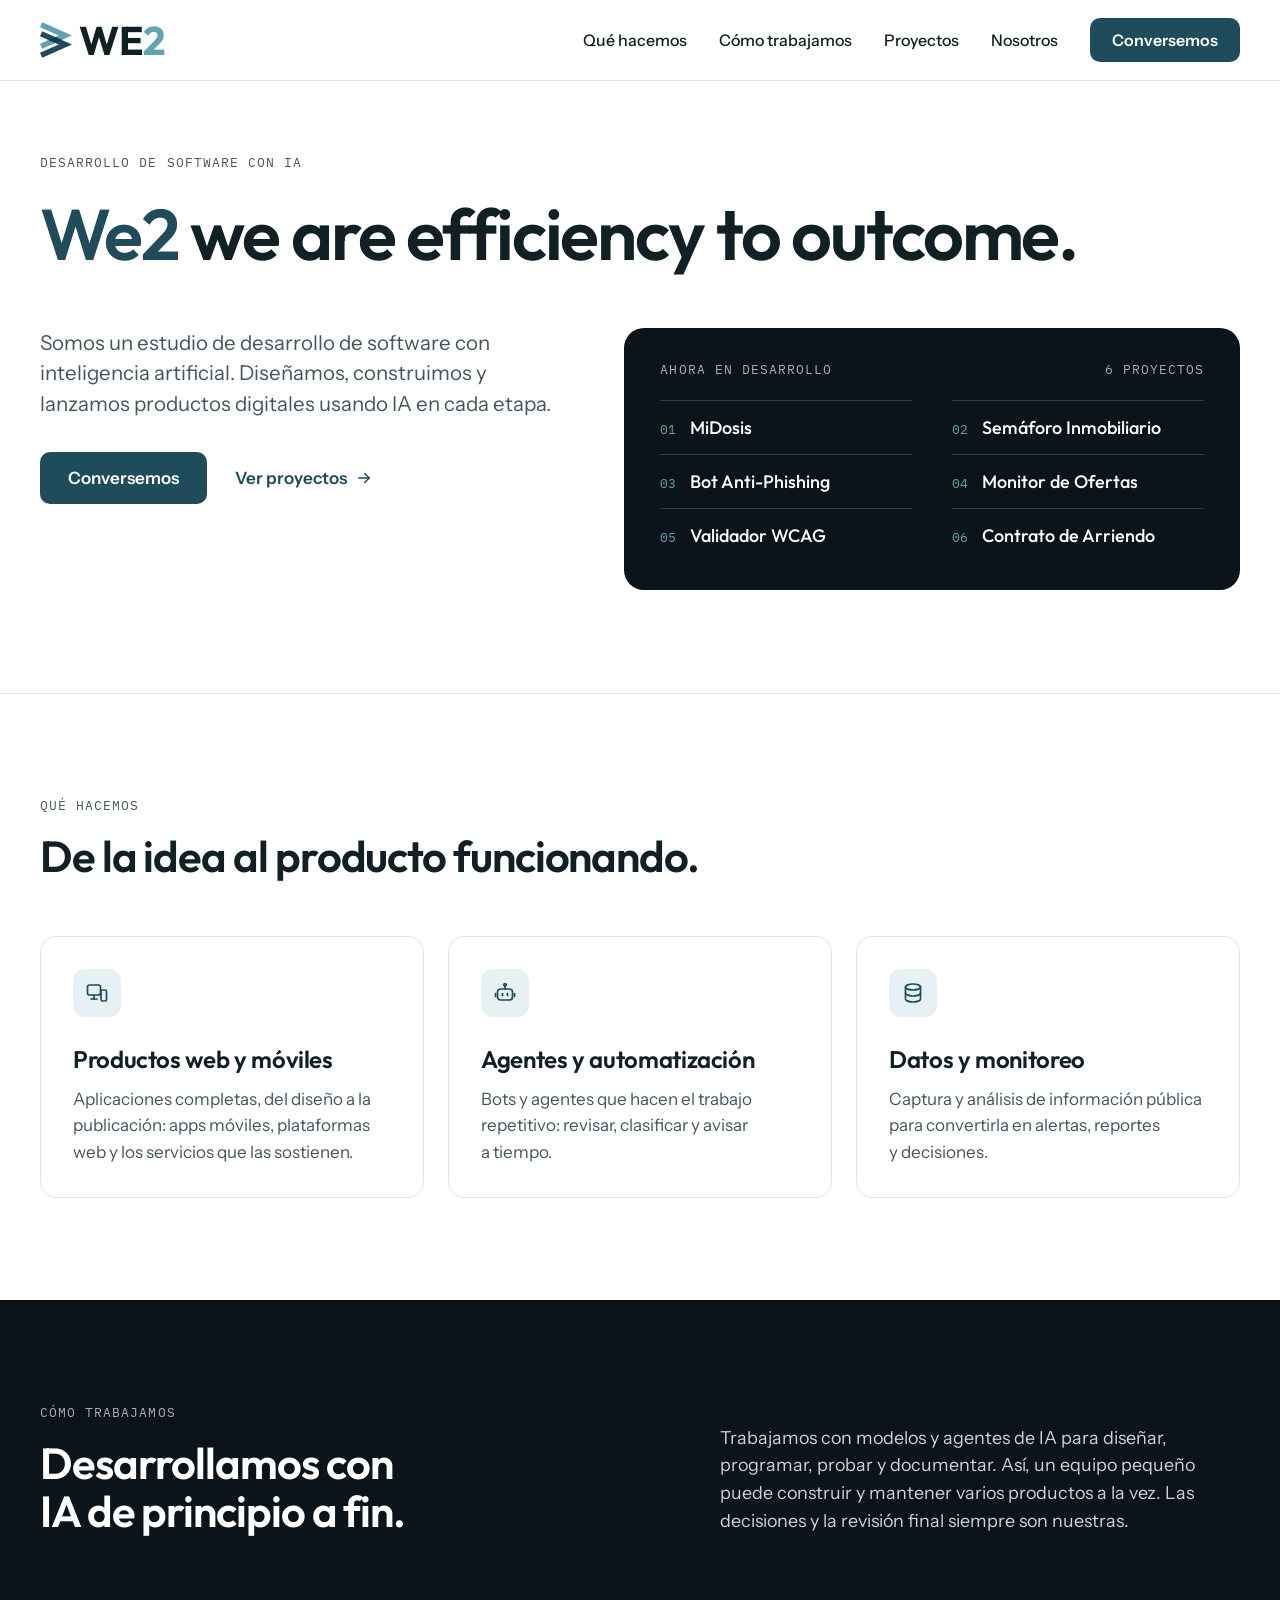
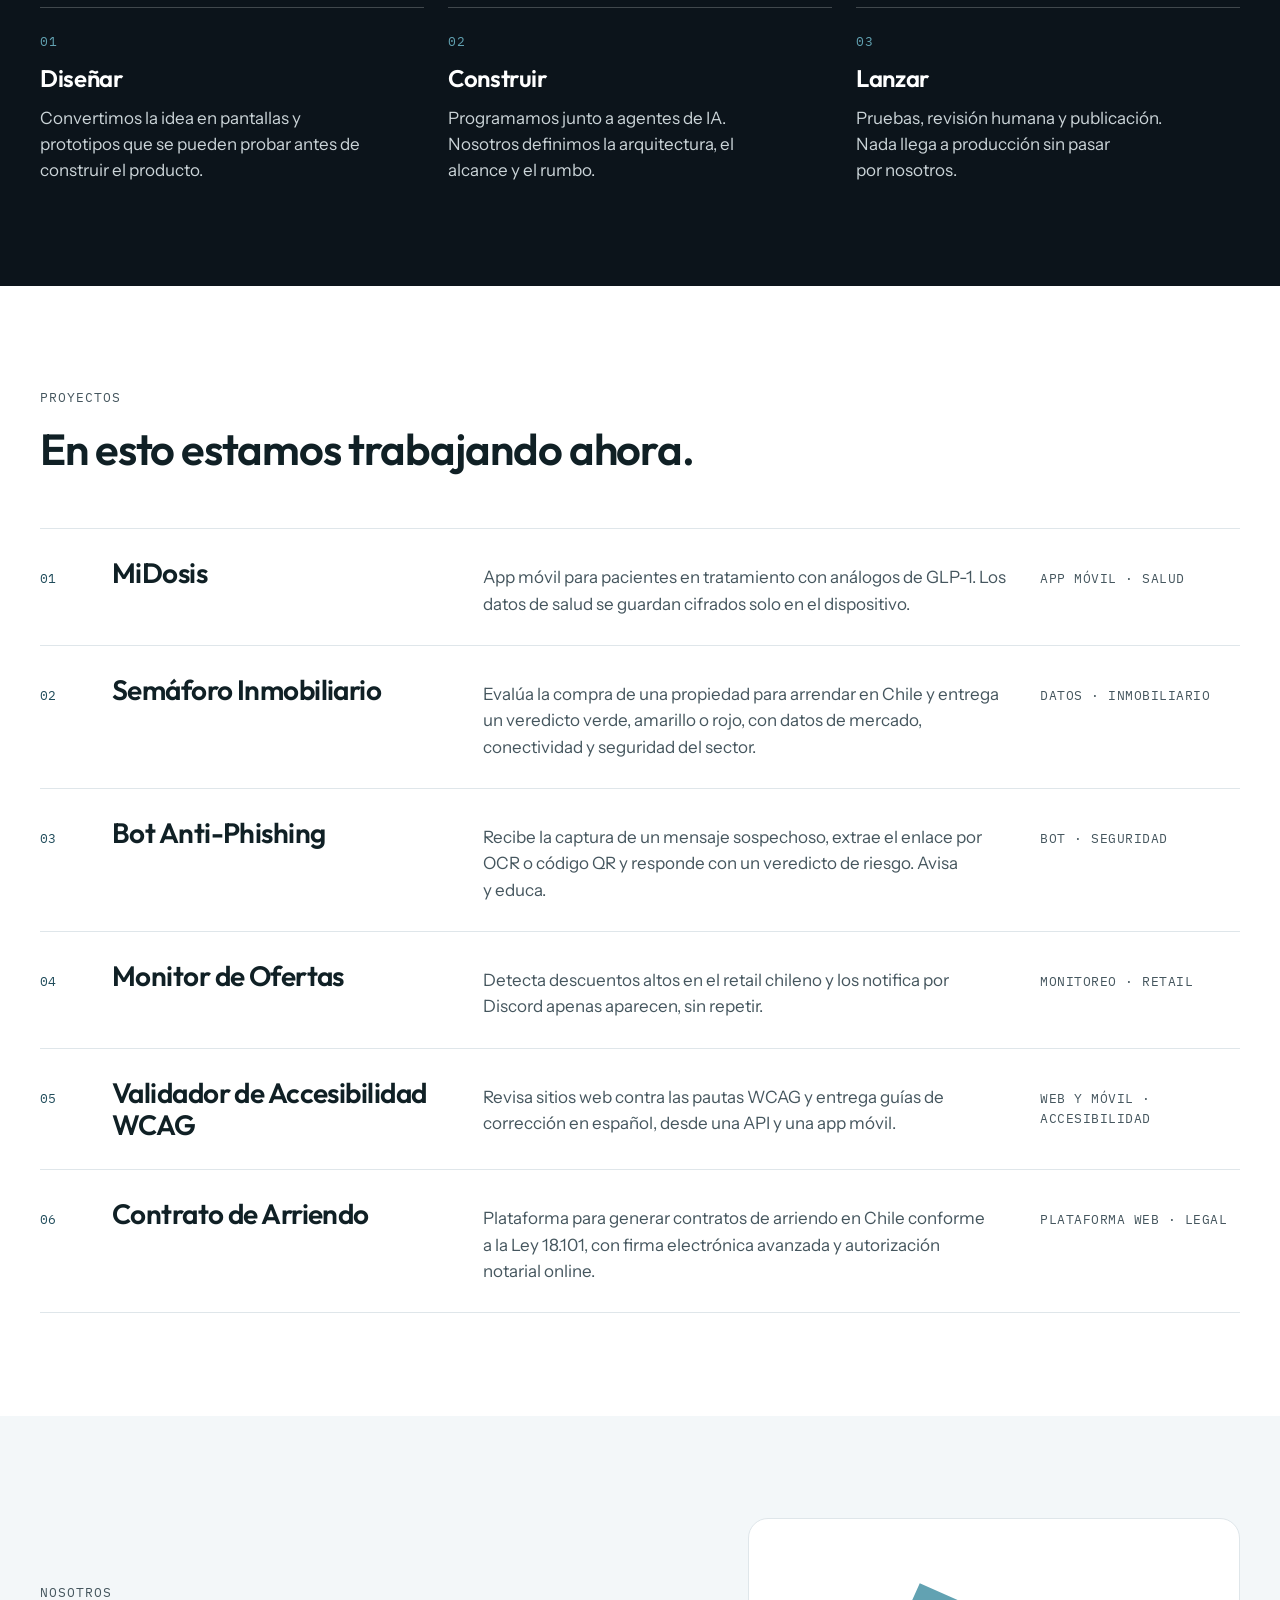
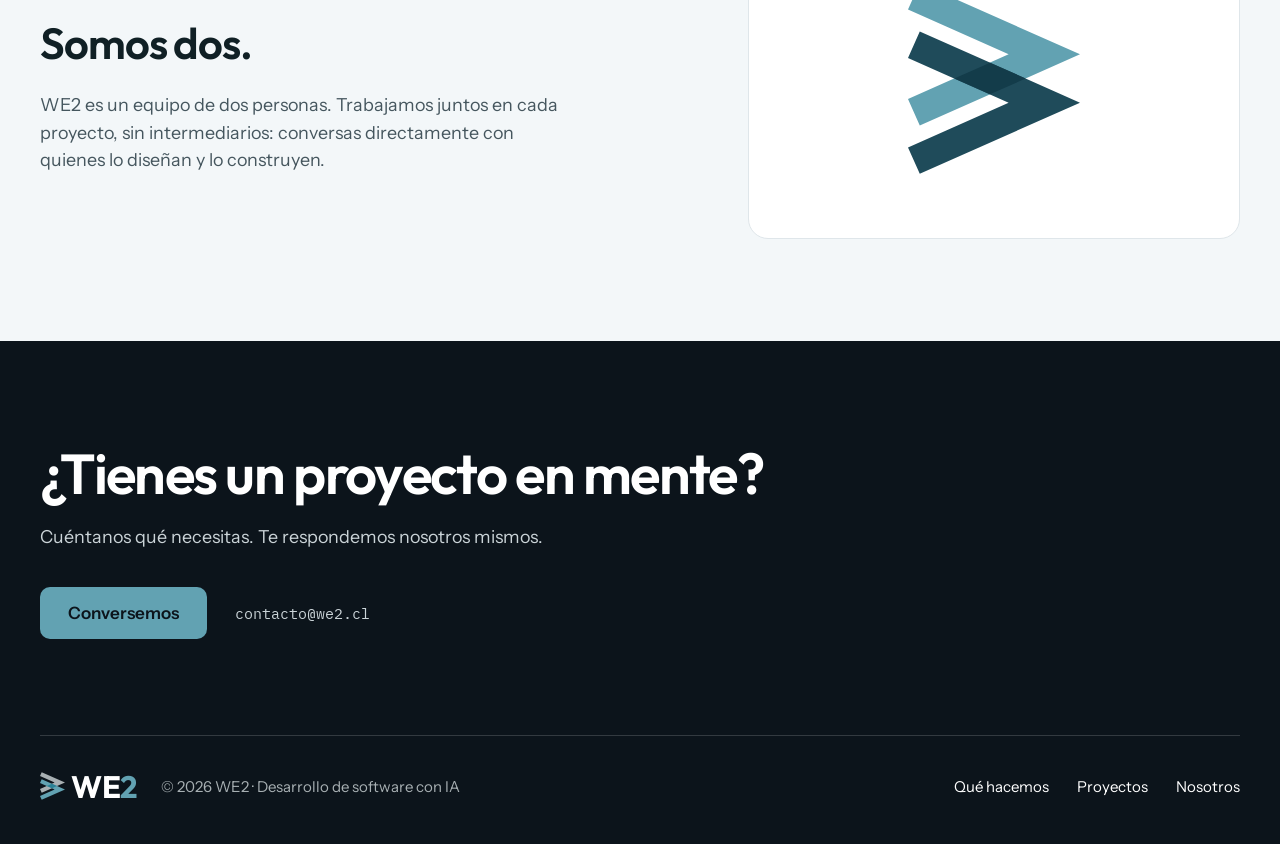
==== index.html @ e9fffe8e "Sitio web de WE2 Página de inicio estática: portada, qué hacemos, cómo trabajamos con IA, proyectos," ====
<!doctype html>
<html lang="es">
<head>
  <meta charset="utf-8">
  <meta name="viewport" content="width=device-width, initial-scale=1">
  <title>WE2 — Desarrollo de software con IA</title>
  <meta name="description" content="WE2 es un estudio de desarrollo de software con inteligencia artificial. Diseñamos, construimos y lanzamos productos digitales usando IA en cada etapa.">
  <meta name="theme-color" content="#0C141B">
  <meta property="og:type" content="website">
  <meta property="og:title" content="WE2 — Desarrollo de software con IA">
  <meta property="og:description" content="We2 we are efficiency to outcome. Estudio de desarrollo de software con inteligencia artificial.">
  <link rel="icon" href="assets/favicon.svg" type="image/svg+xml">
  <link rel="preconnect" href="https://fonts.googleapis.com">
  <link rel="preconnect" href="https://fonts.gstatic.com" crossorigin>
  <link href="https://fonts.googleapis.com/css2?family=IBM+Plex+Mono:wght@400;500&amp;family=Instrument+Sans:wght@400..700&amp;family=Outfit:wght@400..800&amp;display=swap" rel="stylesheet">
  <link rel="stylesheet" href="css/styles.css">
  <script>document.documentElement.classList.add('js');</script>
</head>
<body>

<!--
  Isotipo "Cruce": reconstruido desde la geometría de la hoja de marca
  (grosor 12, desfase 20, cruce en 52,5 · 50). Es provisional: cuando estén
  los SVG que escribe assets/gen_logo.py, se reemplazan estos dos símbolos.
-->
<svg class="sprite" aria-hidden="true" focusable="false" width="0" height="0">
  <symbol id="iso-color" viewBox="18.563 10.517 71.21 78.966">
    <polygon points="23.437,10.517 89.773,40 23.437,69.483 18.563,58.517 60.227,40 18.563,21.483" fill="#62A2B2"/>
    <polygon points="23.437,30.517 89.773,60 23.437,89.483 18.563,78.517 60.227,60 18.563,41.483" fill="#1F4B5A"/>
    <polygon points="37.727,50 52.5,43.434 67.273,50 52.5,56.566" fill="#133C4A"/>
  </symbol>
  <symbol id="iso-blanco" viewBox="18.563 10.517 71.21 78.966">
    <polygon points="23.437,10.517 89.773,40 23.437,69.483 18.563,58.517 60.227,40 18.563,21.483" fill="#A8B0B3"/>
    <polygon points="23.437,30.517 89.773,60 23.437,89.483 18.563,78.517 60.227,60 18.563,41.483" fill="#62A2B2"/>
    <polygon points="37.727,50 52.5,43.434 67.273,50 52.5,56.566" fill="#2A8094"/>
  </symbol>
</svg>

<a class="skip-link" href="#contenido">Saltar al contenido</a>

<header class="site-header">
  <div class="container site-header__inner">
    <a class="logo" href="#inicio" aria-label="WE2, inicio">
      <svg class="logo__iso" aria-hidden="true"><use href="#iso-color"/></svg>
      <span class="logo__word">WE<span class="logo__two">2</span></span>
    </a>
    <button class="nav-toggle" type="button" aria-expanded="false" aria-controls="menu">
      <span class="nav-toggle__label">Menú</span>
      <svg width="20" height="20" viewBox="0 0 24 24" fill="none" stroke="currentColor" stroke-width="2" stroke-linecap="round" aria-hidden="true"><path d="M4 7h16"/><path d="M4 12h16"/><path d="M4 17h16"/></svg>
    </button>
    <nav class="site-nav" id="menu" aria-label="Principal">
      <a class="site-nav__link" href="#servicios">Qué hacemos</a>
      <a class="site-nav__link" href="#ia">Cómo trabajamos</a>
      <a class="site-nav__link" href="#proyectos">Proyectos</a>
      <a class="site-nav__link" href="#nosotros">Nosotros</a>
      <a class="btn btn--small" href="#contacto">Conversemos</a>
    </nav>
  </div>
</header>

<main id="contenido">

  <section class="hero" id="inicio">
    <div class="container hero__inner">
      <div class="hero__head">
        <p class="eyebrow">Desarrollo de software con IA</p>
        <h1 class="hero__title" lang="en"><span class="hero__brand">We2</span> we are efficiency to outcome.</h1>
      </div>
      <div class="hero__body">
        <div class="hero__intro">
          <p class="lead">Somos un estudio de desarrollo de software con inteligencia artificial. Diseñamos, construimos y lanzamos productos digitales usando IA en cada etapa.</p>
          <div class="actions">
            <a class="btn" href="#contacto">Conversemos</a>
            <a class="link-arrow" href="#proyectos">Ver proyectos
              <svg width="18" height="18" viewBox="0 0 24 24" fill="none" stroke="currentColor" stroke-width="2" stroke-linecap="round" stroke-linejoin="round" aria-hidden="true"><path d="M5 12h14"/><path d="M13 6l6 6-6 6"/></svg>
            </a>
          </div>
        </div>
        <div class="now">
          <div class="now__head">
            <span>Ahora en desarrollo</span>
            <span>6 proyectos</span>
          </div>
          <ol class="now__list">
            <li><span class="now__n">01</span>MiDosis</li>
            <li><span class="now__n">02</span>Semáforo Inmobiliario</li>
            <li><span class="now__n">03</span>Bot Anti-Phishing</li>
            <li><span class="now__n">04</span>Monitor de Ofertas</li>
            <li><span class="now__n">05</span>Validador WCAG</li>
            <li><span class="now__n">06</span>Contrato de Arriendo</li>
          </ol>
        </div>
      </div>
    </div>
  </section>

  <section class="section section--line" id="servicios">
    <div class="container">
      <div class="section__head">
        <p class="eyebrow">Qué hacemos</p>
        <h2 class="section__title">De la idea al producto funcionando.</h2>
      </div>
      <div class="cards">
        <article class="card">
          <div class="card__icon">
            <svg width="24" height="24" viewBox="0 0 24 24" fill="none" stroke="currentColor" stroke-width="1.7" stroke-linecap="round" stroke-linejoin="round" aria-hidden="true"><rect x="2.5" y="4" width="13" height="10" rx="2"/><path d="M6 18h6"/><path d="M9 14v4"/><rect x="16" y="9" width="5.5" height="11" rx="1.5"/></svg>
          </div>
          <h3 class="card__title">Productos web y móviles</h3>
          <p>Aplicaciones completas, del diseño a la publicación: apps móviles, plataformas web y los servicios que las sostienen.</p>
        </article>
        <article class="card">
          <div class="card__icon">
            <svg width="24" height="24" viewBox="0 0 24 24" fill="none" stroke="currentColor" stroke-width="1.7" stroke-linecap="round" stroke-linejoin="round" aria-hidden="true"><rect x="4.5" y="8" width="15" height="11" rx="3"/><path d="M12 8V5"/><circle cx="12" cy="3.8" r="1.2"/><path d="M9.5 12.5v2"/><path d="M14.5 12.5v2"/><path d="M2.5 12.5v3"/><path d="M21.5 12.5v3"/></svg>
          </div>
          <h3 class="card__title">Agentes y automatización</h3>
          <p>Bots y agentes que hacen el trabajo repetitivo: revisar, clasificar y avisar a tiempo.</p>
        </article>
        <article class="card">
          <div class="card__icon">
            <svg width="24" height="24" viewBox="0 0 24 24" fill="none" stroke="currentColor" stroke-width="1.7" stroke-linecap="round" stroke-linejoin="round" aria-hidden="true"><ellipse cx="12" cy="6" rx="7.5" ry="3"/><path d="M4.5 6v6c0 1.66 3.36 3 7.5 3s7.5-1.34 7.5-3V6"/><path d="M4.5 12v6c0 1.66 3.36 3 7.5 3s7.5-1.34 7.5-3v-6"/></svg>
          </div>
          <h3 class="card__title">Datos y monitoreo</h3>
          <p>Captura y análisis de información pública para convertirla en alertas, reportes y decisiones.</p>
        </article>
      </div>
    </div>
  </section>

  <section class="section section--dark" id="ia">
    <div class="container">
      <div class="split split--end">
        <div class="section__head">
          <p class="eyebrow">Cómo trabajamos</p>
          <h2 class="section__title">Desarrollamos con IA de principio a fin.</h2>
        </div>
        <p class="lead lead--small">Trabajamos con modelos y agentes de IA para diseñar, programar, probar y documentar. Así, un equipo pequeño puede construir y mantener varios productos a la vez. Las decisiones y la revisión final siempre son nuestras.</p>
      </div>
      <ol class="steps">
        <li class="step">
          <span class="step__n">01</span>
          <h3 class="step__title">Diseñar</h3>
          <p>Convertimos la idea en pantallas y prototipos que se pueden probar antes de construir el producto.</p>
        </li>
        <li class="step">
          <span class="step__n">02</span>
          <h3 class="step__title">Construir</h3>
          <p>Programamos junto a agentes de IA. Nosotros definimos la arquitectura, el alcance y el rumbo.</p>
        </li>
        <li class="step">
          <span class="step__n">03</span>
          <h3 class="step__title">Lanzar</h3>
          <p>Pruebas, revisión humana y publicación. Nada llega a producción sin pasar por nosotros.</p>
        </li>
      </ol>
    </div>
  </section>

  <section class="section" id="proyectos">
    <div class="container">
      <div class="section__head">
        <p class="eyebrow">Proyectos</p>
        <h2 class="section__title">En esto estamos trabajando ahora.</h2>
      </div>
      <ol class="projects">
        <li class="project">
          <span class="project__n">01</span>
          <h3 class="project__name">MiDosis</h3>
          <p class="project__desc">App móvil para pacientes en tratamiento con análogos de GLP-1. Los datos de salud se guardan cifrados solo en el dispositivo.</p>
          <span class="project__tag">App móvil · Salud</span>
        </li>
        <li class="project">
          <span class="project__n">02</span>
          <h3 class="project__name">Semáforo Inmobiliario</h3>
          <p class="project__desc">Evalúa la compra de una propiedad para arrendar en Chile y entrega un veredicto verde, amarillo o rojo, con datos de mercado, conectividad y seguridad del sector.</p>
          <span class="project__tag">Datos · Inmobiliario</span>
        </li>
        <li class="project">
          <span class="project__n">03</span>
          <h3 class="project__name">Bot Anti-Phishing</h3>
          <p class="project__desc">Recibe la captura de un mensaje sospechoso, extrae el enlace por OCR o código QR y responde con un veredicto de riesgo. Avisa y educa.</p>
          <span class="project__tag">Bot · Seguridad</span>
        </li>
        <li class="project">
          <span class="project__n">04</span>
          <h3 class="project__name">Monitor de Ofertas</h3>
          <p class="project__desc">Detecta descuentos altos en el retail chileno y los notifica por Discord apenas aparecen, sin repetir.</p>
          <span class="project__tag">Monitoreo · Retail</span>
        </li>
        <li class="project">
          <span class="project__n">05</span>
          <h3 class="project__name">Validador de Accesibilidad WCAG</h3>
          <p class="project__desc">Revisa sitios web contra las pautas WCAG y entrega guías de corrección en español, desde una API y una app móvil.</p>
          <span class="project__tag">Web y móvil · Accesibilidad</span>
        </li>
        <li class="project">
          <span class="project__n">06</span>
          <h3 class="project__name">Contrato de Arriendo</h3>
          <p class="project__desc">Plataforma para generar contratos de arriendo en Chile conforme a la Ley 18.101, con firma electrónica avanzada y autorización notarial online.</p>
          <span class="project__tag">Plataforma web · Legal</span>
        </li>
      </ol>
    </div>
  </section>

  <section class="section section--tint" id="nosotros">
    <div class="container split split--center">
      <div class="section__head about__text">
        <p class="eyebrow">Nosotros</p>
        <h2 class="section__title">Somos dos.</h2>
        <p class="lead lead--small">WE2 es un equipo de dos personas. Trabajamos juntos en cada proyecto, sin intermediarios: conversas directamente con quienes lo diseñan y lo construyen.</p>
      </div>
      <div class="about__mark">
        <svg role="img" aria-label="Isotipo de WE2"><use href="#iso-color"/></svg>
      </div>
    </div>
  </section>

</main>

<footer class="section--dark site-footer" id="contacto">
  <div class="container">
    <div class="contact">
      <h2 class="contact__title">¿Tienes un proyecto en mente?</h2>
      <p class="lead lead--small">Cuéntanos qué necesitas. Te respondemos nosotros mismos.</p>
      <div class="actions">
        <a class="btn btn--on-dark" href="mailto:contacto@we2.cl">Conversemos</a>
        <a class="contact__mail" href="mailto:contacto@we2.cl">contacto@we2.cl</a>
      </div>
    </div>
    <div class="site-footer__bar">
      <div class="site-footer__brand">
        <span class="logo logo--small">
          <svg class="logo__iso" aria-hidden="true"><use href="#iso-blanco"/></svg>
          <span class="logo__word">WE<span class="logo__two">2</span></span>
        </span>
        <span class="site-footer__legal">© 2026 WE2 · Desarrollo de software con IA</span>
      </div>
      <nav class="site-footer__nav" aria-label="Pie de página">
        <a href="#servicios">Qué hacemos</a>
        <a href="#proyectos">Proyectos</a>
        <a href="#nosotros">Nosotros</a>
      </nav>
    </div>
  </div>
</footer>

<script src="js/main.js"></script>
</body>
</html>
---- css/styles.css ----
/* WE2 — colores medidos de la hoja de marca "Cruce" */
:root {
  --ink: #102025;
  --dark: #0C141B;
  --teal: #62A2B2;
  --teal-dark: #1F4B5A;
  --teal-deep: #133C4A;
  --grey: #A8B0B3;
  --text-soft: #45565E;
  --on-dark-soft: #CBD4D8;
  --line: #DFE6EA;
  --line-dark: rgba(255, 255, 255, 0.16);
  --tint: #F3F7F9;
  --tile: #E7F0F3;

  --font-display: 'Outfit', system-ui, sans-serif;
  --font-body: 'Instrument Sans', 'Helvetica Neue', system-ui, sans-serif;
  --font-mono: 'IBM Plex Mono', ui-monospace, SFMono-Regular, Menlo, monospace;

  --gutter: clamp(20px, 4vw, 32px);
  --section: clamp(64px, 8vw, 104px);
  --header-h: 80px;

  color-scheme: light;
}

*,
*::before,
*::after {
  box-sizing: border-box;
}

html {
  scroll-behavior: smooth;
  -webkit-text-size-adjust: 100%;
}

body {
  margin: 0;
  background: #FFFFFF;
  color: var(--ink);
  font-family: var(--font-body);
  font-size: 17px;
  line-height: 1.55;
  -webkit-font-smoothing: antialiased;
}

h1,
h2,
h3,
p,
ol {
  margin: 0;
}

ol {
  padding: 0;
  list-style: none;
}

a {
  color: var(--teal-dark);
}

:focus-visible {
  outline: 2px solid var(--teal);
  outline-offset: 3px;
  border-radius: 4px;
}

.sprite {
  position: absolute;
}

.skip-link {
  position: absolute;
  left: 16px;
  top: -100px;
  z-index: 20;
  padding: 10px 16px;
  border-radius: 10px;
  background: var(--teal-dark);
  color: #FFFFFF;
  font-weight: 600;
  text-decoration: none;
}

.skip-link:focus {
  top: 12px;
}

.container {
  width: 100%;
  max-width: 1264px;
  margin: 0 auto;
  padding: 0 var(--gutter);
}

/* ---------- Piezas compartidas ---------- */

.eyebrow {
  font-family: var(--font-mono);
  font-size: 13px;
  letter-spacing: 0.08em;
  text-transform: uppercase;
  color: var(--text-soft);
}

.lead {
  max-width: 520px;
  font-size: clamp(18px, 1.6vw, 21px);
  line-height: 1.5;
  color: var(--text-soft);
  text-wrap: pretty;
}

.lead--small {
  font-size: clamp(17px, 1.4vw, 19px);
  line-height: 1.55;
}

.btn {
  display: inline-flex;
  align-items: center;
  justify-content: center;
  min-height: 52px;
  padding: 0 28px;
  border-radius: 10px;
  background: var(--teal-dark);
  color: #FFFFFF;
  font-size: 17px;
  font-weight: 600;
  text-decoration: none;
  transition: background-color 0.15s ease;
}

.btn:hover {
  background: var(--teal-deep);
}

.btn--small {
  min-height: 44px;
  padding: 0 22px;
  font-size: 16px;
}

.btn--on-dark {
  background: var(--teal);
  color: var(--dark);
}

.btn--on-dark:hover {
  background: #7DB6C4;
}

.link-arrow {
  display: inline-flex;
  align-items: center;
  gap: 8px;
  min-height: 52px;
  color: var(--teal-dark);
  font-weight: 600;
  text-decoration: none;
}

.link-arrow svg {
  transition: transform 0.15s ease;
}

.link-arrow:hover svg {
  transform: translateX(3px);
}

.actions {
  display: flex;
  flex-wrap: wrap;
  align-items: center;
  gap: 12px 28px;
}

/* ---------- Logo ---------- */

.logo {
  display: inline-flex;
  align-items: center;
  gap: 7px;
  min-height: 48px;
  color: var(--ink);
  text-decoration: none;
}

.logo__iso {
  width: 32px;
  height: 36px;
  flex: none;
}

.logo__word {
  font-family: var(--font-display);
  font-size: 40px;
  font-weight: 700;
  line-height: 1;
  letter-spacing: -0.01em;
}

.logo__two {
  color: var(--teal);
}

.logo--small {
  gap: 6px;
  min-height: 0;
  color: #FFFFFF;
}

.logo--small .logo__iso {
  width: 25px;
  height: 28px;
}

.logo--small .logo__word {
  font-size: 31px;
}

/* ---------- Cabecera ---------- */

.site-header {
  position: sticky;
  top: 0;
  z-index: 10;
  border-bottom: 1px solid var(--line);
  background: rgba(255, 255, 255, 0.92);
  -webkit-backdrop-filter: blur(10px);
  backdrop-filter: blur(10px);
}

.site-header__inner {
  display: flex;
  flex-wrap: wrap;
  align-items: center;
  justify-content: space-between;
  gap: 0 32px;
  padding-top: calc((var(--header-h) - 48px) / 2);
  padding-bottom: calc((var(--header-h) - 48px) / 2);
}

.site-nav {
  display: flex;
  flex-wrap: wrap;
  align-items: center;
  gap: 4px 32px;
}

.site-nav__link {
  display: flex;
  align-items: center;
  min-height: 44px;
  color: var(--ink);
  font-size: 16px;
  font-weight: 500;
  text-decoration: none;
}

.site-nav__link:hover {
  color: var(--teal-dark);
  text-decoration: underline;
  text-underline-offset: 6px;
  text-decoration-thickness: 2px;
}

.nav-toggle {
  display: none;
  align-items: center;
  gap: 8px;
  min-height: 44px;
  padding: 0 14px;
  border: 1px solid var(--line);
  border-radius: 10px;
  background: #FFFFFF;
  color: var(--ink);
  font: inherit;
  font-size: 16px;
  font-weight: 500;
  cursor: pointer;
}

/* ---------- Secciones ---------- */

section[id],
footer[id] {
  scroll-margin-top: var(--header-h);
}

.section {
  padding: var(--section) 0;
}

.section--line {
  border-top: 1px solid var(--line);
}

.section--tint {
  background: var(--tint);
}

.section--dark {
  background: var(--dark);
  color: #FFFFFF;
}

.section--dark .eyebrow {
  color: var(--grey);
}

.section--dark .lead,
.section--dark p {
  color: var(--on-dark-soft);
}

.section__head {
  display: flex;
  flex-direction: column;
  gap: 16px;
}

.section__title {
  max-width: 760px;
  font-family: var(--font-display);
  font-size: clamp(32px, 3.4vw, 48px);
  font-weight: 600;
  line-height: 1.1;
  letter-spacing: -0.025em;
  text-wrap: balance;
}

.split {
  display: flex;
  flex-wrap: wrap;
  gap: 32px 64px;
}

.split > * {
  flex: 1 1 420px;
  min-width: 0;
}

.split--end {
  align-items: flex-end;
}

.split--center {
  align-items: center;
  gap: 48px 64px;
}

/* ---------- Portada ---------- */

.hero__inner {
  display: flex;
  flex-direction: column;
  gap: clamp(40px, 5vw, 56px);
  padding-top: clamp(48px, 6vw, 72px);
  padding-bottom: var(--section);
}

.hero__head {
  display: flex;
  flex-direction: column;
  gap: 24px;
}

.hero__title {
  max-width: 1100px;
  font-family: var(--font-display);
  font-size: clamp(42px, 5.6vw, 80px);
  font-weight: 600;
  line-height: 1.04;
  letter-spacing: -0.03em;
  text-wrap: balance;
}

.hero__brand {
  color: var(--teal-dark);
}

.hero__body {
  display: flex;
  flex-wrap: wrap;
  align-items: flex-start;
  gap: 48px 64px;
}

.hero__intro {
  flex: 1 1 380px;
  min-width: 0;
  display: flex;
  flex-direction: column;
  gap: 32px;
}

.now {
  flex: 1.25 1 440px;
  min-width: 0;
  padding: 32px clamp(22px, 3vw, 36px) 28px;
  border-radius: 20px;
  background: var(--dark);
  color: #FFFFFF;
}

.now__head {
  display: flex;
  flex-wrap: wrap;
  justify-content: space-between;
  gap: 8px 24px;
  margin-bottom: 20px;
  font-family: var(--font-mono);
  font-size: 13px;
  letter-spacing: 0.08em;
  text-transform: uppercase;
  color: var(--grey);
}

.now__list {
  display: grid;
  grid-template-columns: repeat(auto-fit, minmax(min(220px, 100%), 1fr));
  gap: 0 40px;
}

.now__list li {
  display: flex;
  align-items: baseline;
  gap: 14px;
  padding: 14px 0;
  border-top: 1px solid var(--line-dark);
  font-family: var(--font-display);
  font-size: 18px;
  font-weight: 500;
  line-height: 1.4;
}

.now__n {
  font-family: var(--font-mono);
  font-size: 13px;
  font-weight: 400;
  color: var(--teal);
}

/* ---------- Qué hacemos ---------- */

.cards {
  display: grid;
  grid-template-columns: repeat(auto-fit, minmax(min(300px, 100%), 1fr));
  gap: 24px;
  margin-top: 56px;
}

.card {
  display: flex;
  flex-direction: column;
  gap: 12px;
  padding: 32px;
  border: 1px solid var(--line);
  border-radius: 16px;
}

.card p {
  color: var(--text-soft);
  text-wrap: pretty;
}

.card__icon {
  display: flex;
  align-items: center;
  justify-content: center;
  width: 48px;
  height: 48px;
  margin-bottom: 16px;
  border-radius: 12px;
  background: var(--tile);
  color: var(--teal-dark);
}

.card__title,
.step__title {
  font-family: var(--font-display);
  font-size: 24px;
  font-weight: 600;
  line-height: 1.2;
  letter-spacing: -0.015em;
}

/* ---------- Cómo trabajamos ---------- */

.steps {
  display: grid;
  grid-template-columns: repeat(auto-fit, minmax(min(300px, 100%), 1fr));
  gap: 40px 24px;
  margin-top: clamp(48px, 6vw, 72px);
}

.step {
  display: flex;
  flex-direction: column;
  gap: 12px;
  padding-top: 24px;
  border-top: 1px solid rgba(255, 255, 255, 0.22);
}

.step p {
  max-width: 340px;
  text-wrap: pretty;
}

.step__n {
  font-family: var(--font-mono);
  font-size: 13px;
  letter-spacing: 0.08em;
  color: var(--teal);
}

/* ---------- Proyectos ---------- */

.projects {
  margin-top: 56px;
  border-bottom: 1px solid var(--line);
}

.project {
  display: flex;
  flex-wrap: wrap;
  align-items: baseline;
  gap: 10px 32px;
  padding: 28px 0;
  border-top: 1px solid var(--line);
}

.project__n {
  flex: 0 0 40px;
  font-family: var(--font-mono);
  font-size: 13px;
  color: var(--teal-dark);
}

.project__name {
  flex: 1.2 1 240px;
  min-width: 0;
  font-family: var(--font-display);
  font-size: clamp(24px, 2.2vw, 28px);
  font-weight: 600;
  line-height: 1.15;
  letter-spacing: -0.02em;
}

.project__desc {
  flex: 2 1 360px;
  min-width: 0;
  color: var(--text-soft);
  text-wrap: pretty;
}

.project__tag {
  flex: 0 1 200px;
  font-family: var(--font-mono);
  font-size: 13px;
  letter-spacing: 0.04em;
  text-transform: uppercase;
  color: var(--text-soft);
}

/* ---------- Nosotros ---------- */

.about__text {
  flex: 1.3 1 420px;
}

.about__text .lead {
  margin-top: 8px;
}

.about__mark {
  flex: 1 1 320px;
  display: flex;
  align-items: center;
  justify-content: center;
  padding: 64px 32px;
  border: 1px solid var(--line);
  border-radius: 20px;
  background: #FFFFFF;
}

.about__mark svg {
  width: 172px;
  height: 191px;
  max-width: 100%;
}

/* ---------- Contacto y pie ---------- */

.site-footer {
  padding-top: var(--section);
}

.contact {
  display: flex;
  flex-direction: column;
  gap: 20px;
}

.contact .actions {
  margin-top: 16px;
}

.contact__title {
  max-width: 900px;
  font-family: var(--font-display);
  font-size: clamp(36px, 4.4vw, 64px);
  font-weight: 600;
  line-height: 1.06;
  letter-spacing: -0.03em;
  text-wrap: balance;
}

.contact__mail {
  display: inline-flex;
  align-items: center;
  min-height: 44px;
  font-family: var(--font-mono);
  font-size: 15px;
  color: var(--on-dark-soft);
  text-decoration: none;
}

.contact__mail:hover {
  color: var(--teal);
  text-decoration: underline;
  text-underline-offset: 5px;
}

.site-footer__bar {
  display: flex;
  flex-wrap: wrap;
  align-items: center;
  justify-content: space-between;
  gap: 12px 32px;
  margin-top: clamp(64px, 8vw, 96px);
  padding: 28px 0 36px;
  border-top: 1px solid var(--line-dark);
}

.site-footer__brand {
  display: flex;
  flex-wrap: wrap;
  align-items: center;
  gap: 10px 24px;
}

.site-footer__legal {
  font-size: 15px;
  color: var(--grey);
}

.site-footer__nav {
  display: flex;
  flex-wrap: wrap;
  align-items: center;
  gap: 4px 28px;
}

.site-footer__nav a {
  display: flex;
  align-items: center;
  min-height: 44px;
  color: #FFFFFF;
  font-size: 15px;
  text-decoration: none;
}

.site-footer__nav a:hover {
  color: var(--teal);
}

/* ---------- Móvil: menú plegable (solo si hay JS) ---------- */

@media (max-width: 860px) {
  :root {
    --header-h: 68px;
  }

  .logo__iso {
    width: 27px;
    height: 30px;
  }

  .logo__word {
    font-size: 33px;
  }

  .js .nav-toggle {
    display: inline-flex;
  }

  .js .site-nav {
    display: none;
    flex: 1 0 100%;
    flex-direction: column;
    align-items: stretch;
    gap: 0;
    padding: 4px 0 20px;
  }

  .js .site-nav.is-open {
    display: flex;
  }

  .js .site-nav__link {
    min-height: 48px;
    border-top: 1px solid var(--line);
    font-size: 17px;
  }

  .js .site-nav .btn {
    margin-top: 12px;
  }
}

@media (max-width: 640px) {
  .project {
    gap: 8px 32px;
  }

  .project__n,
  .project__name {
    flex-basis: 100%;
  }
}

@media (prefers-reduced-motion: reduce) {
  html {
    scroll-behavior: auto;
  }

  .btn,
  .link-arrow svg {
    transition: none;
  }
}
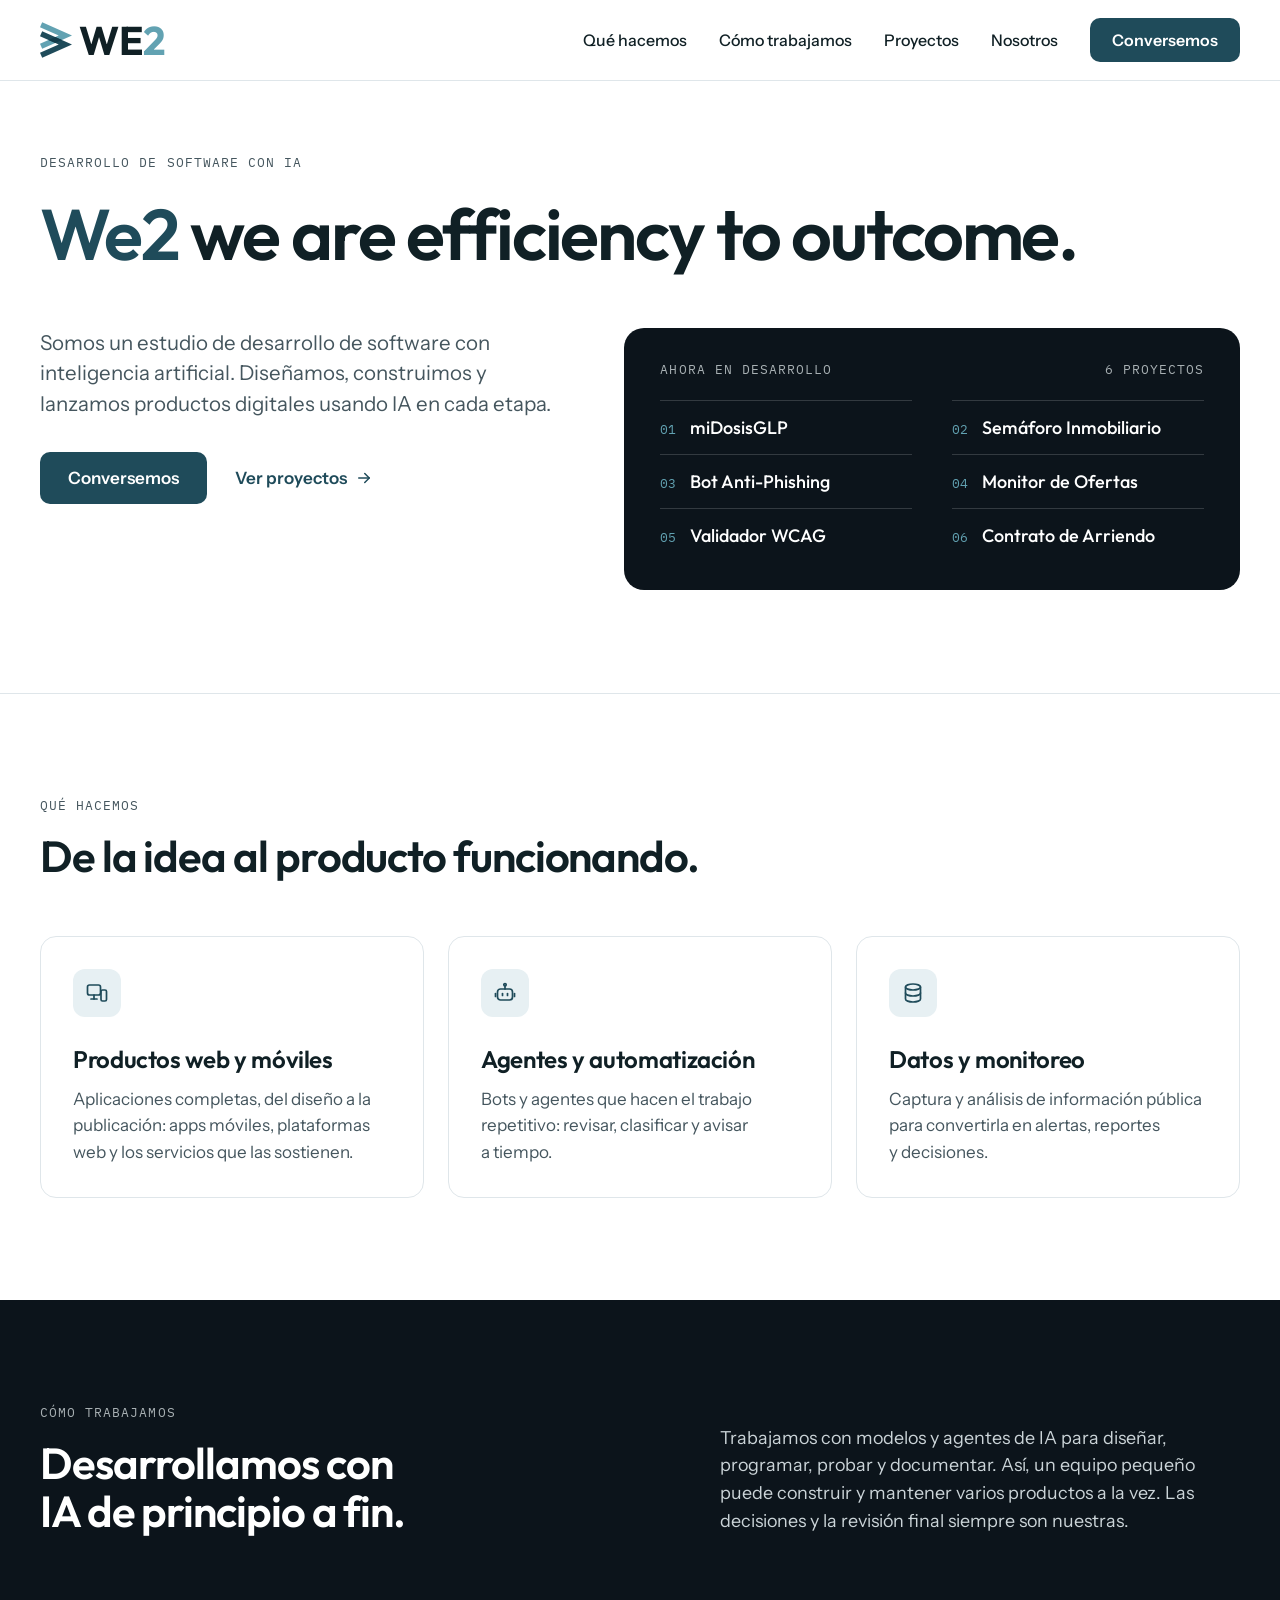
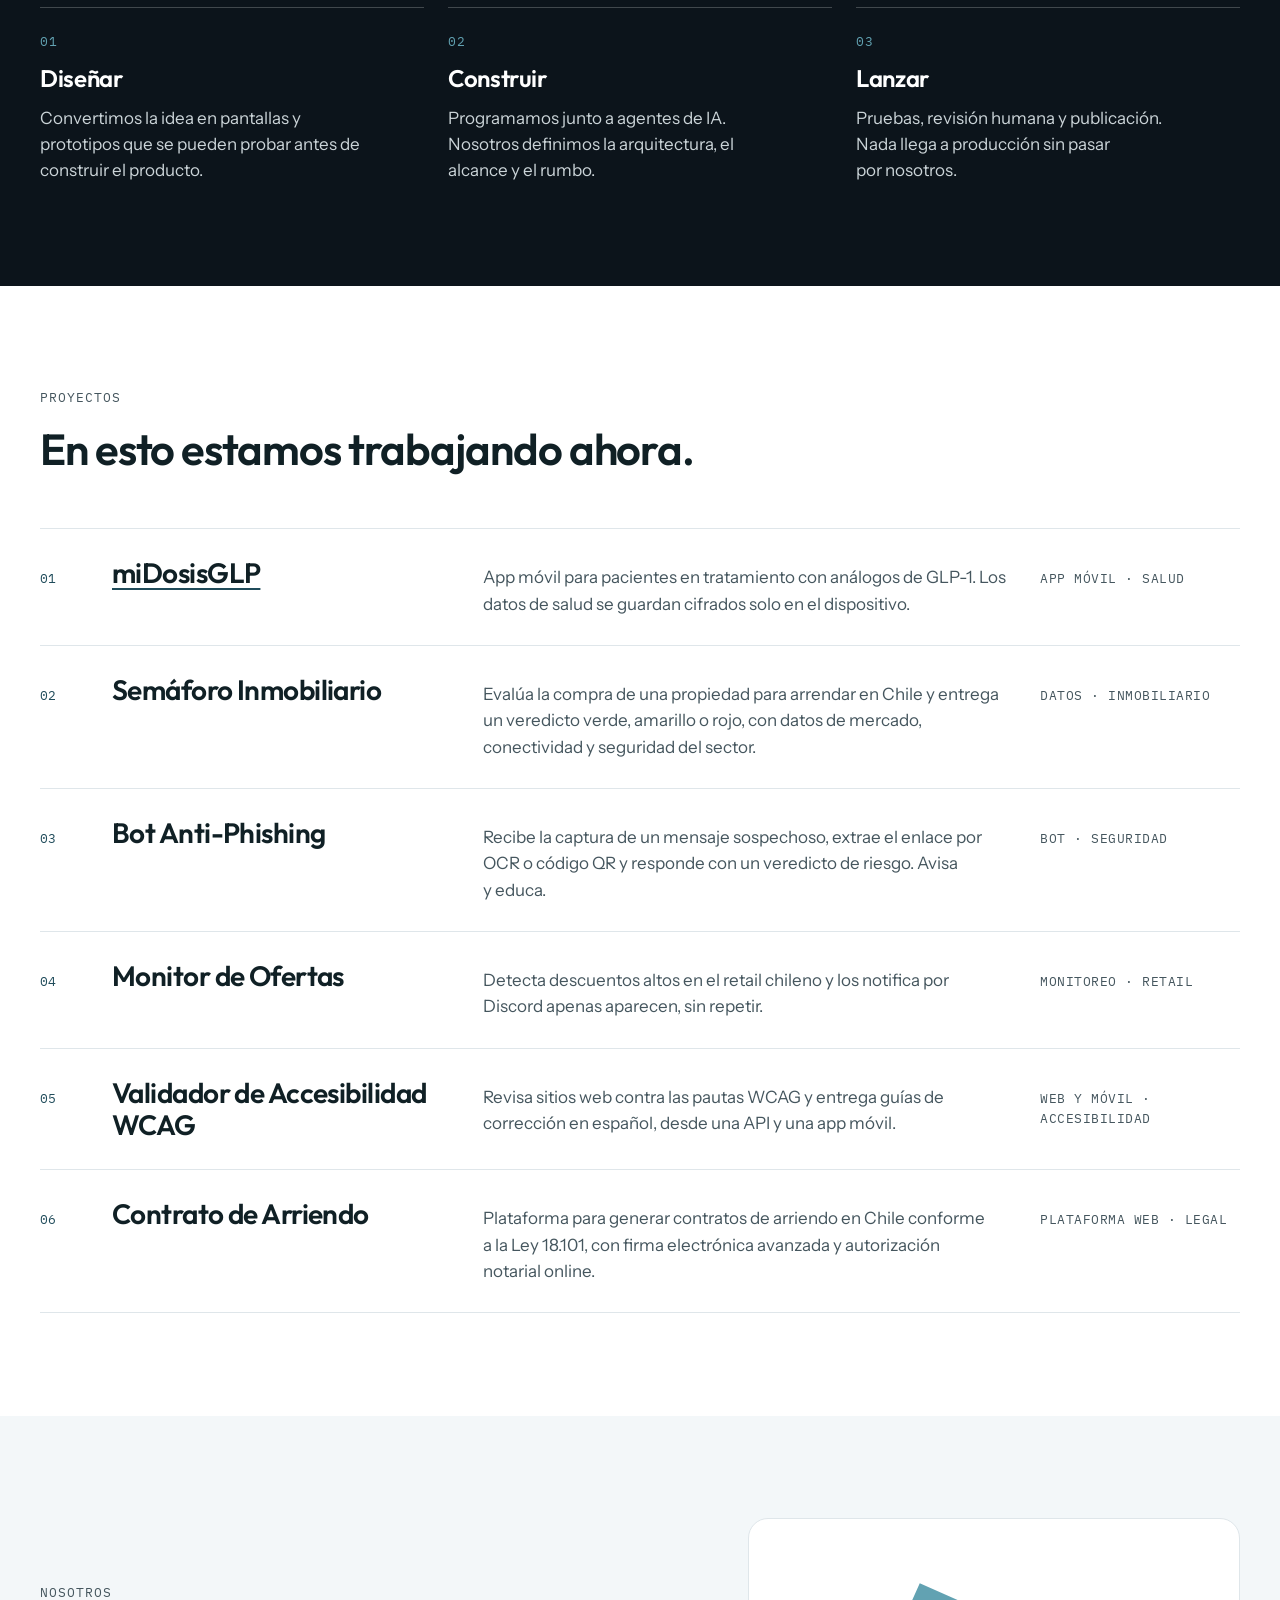
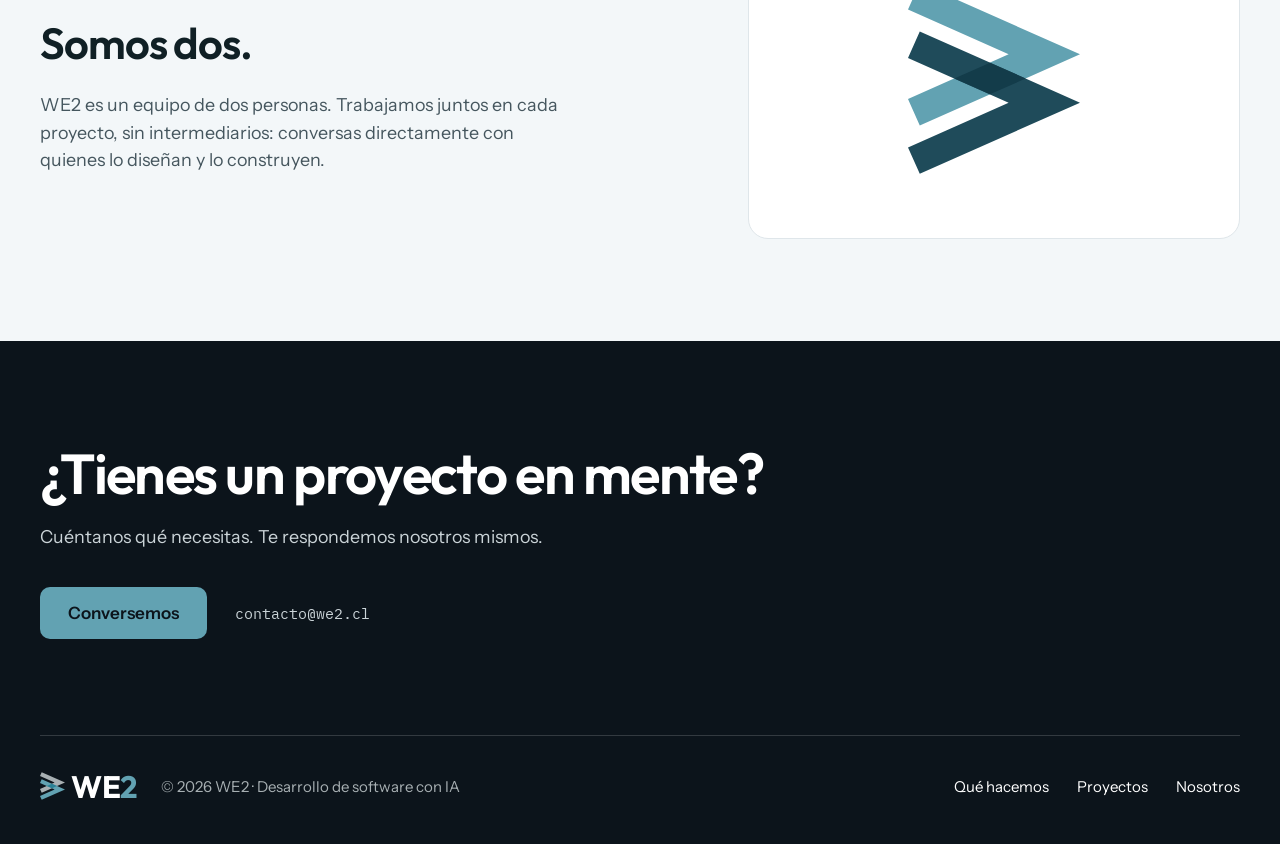
==== commit e733d12a: "Renombra MiDosis a miDosisGLP y enlaza a su sitio La app cambió de nombre y ya tiene página propia e" ====
--- a/index.html
+++ b/index.html
@@ -82,7 +82,7 @@
             <span>6 proyectos</span>
           </div>
           <ol class="now__list">
-            <li><span class="now__n">01</span>MiDosis</li>
+            <li><span class="now__n">01</span>miDosisGLP</li>
             <li><span class="now__n">02</span>Semáforo Inmobiliario</li>
             <li><span class="now__n">03</span>Bot Anti-Phishing</li>
             <li><span class="now__n">04</span>Monitor de Ofertas</li>
@@ -164,7 +164,7 @@
       <ol class="projects">
         <li class="project">
           <span class="project__n">01</span>
-          <h3 class="project__name">MiDosis</h3>
+          <h3 class="project__name"><a href="https://midosisglp.com">miDosisGLP</a></h3>
           <p class="project__desc">App móvil para pacientes en tratamiento con análogos de GLP-1. Los datos de salud se guardan cifrados solo en el dispositivo.</p>
           <span class="project__tag">App móvil · Salud</span>
         </li>
--- a/css/styles.css
+++ b/css/styles.css
@@ -551,6 +551,18 @@
   letter-spacing: -0.02em;
 }
 
+.project__name a {
+  color: inherit;
+  text-decoration: underline;
+  text-decoration-color: var(--teal-dark);
+  text-decoration-thickness: 2px;
+  text-underline-offset: 5px;
+}
+
+.project__name a:hover {
+  color: var(--teal-dark);
+}
+
 .project__desc {
   flex: 2 1 360px;
   min-width: 0;
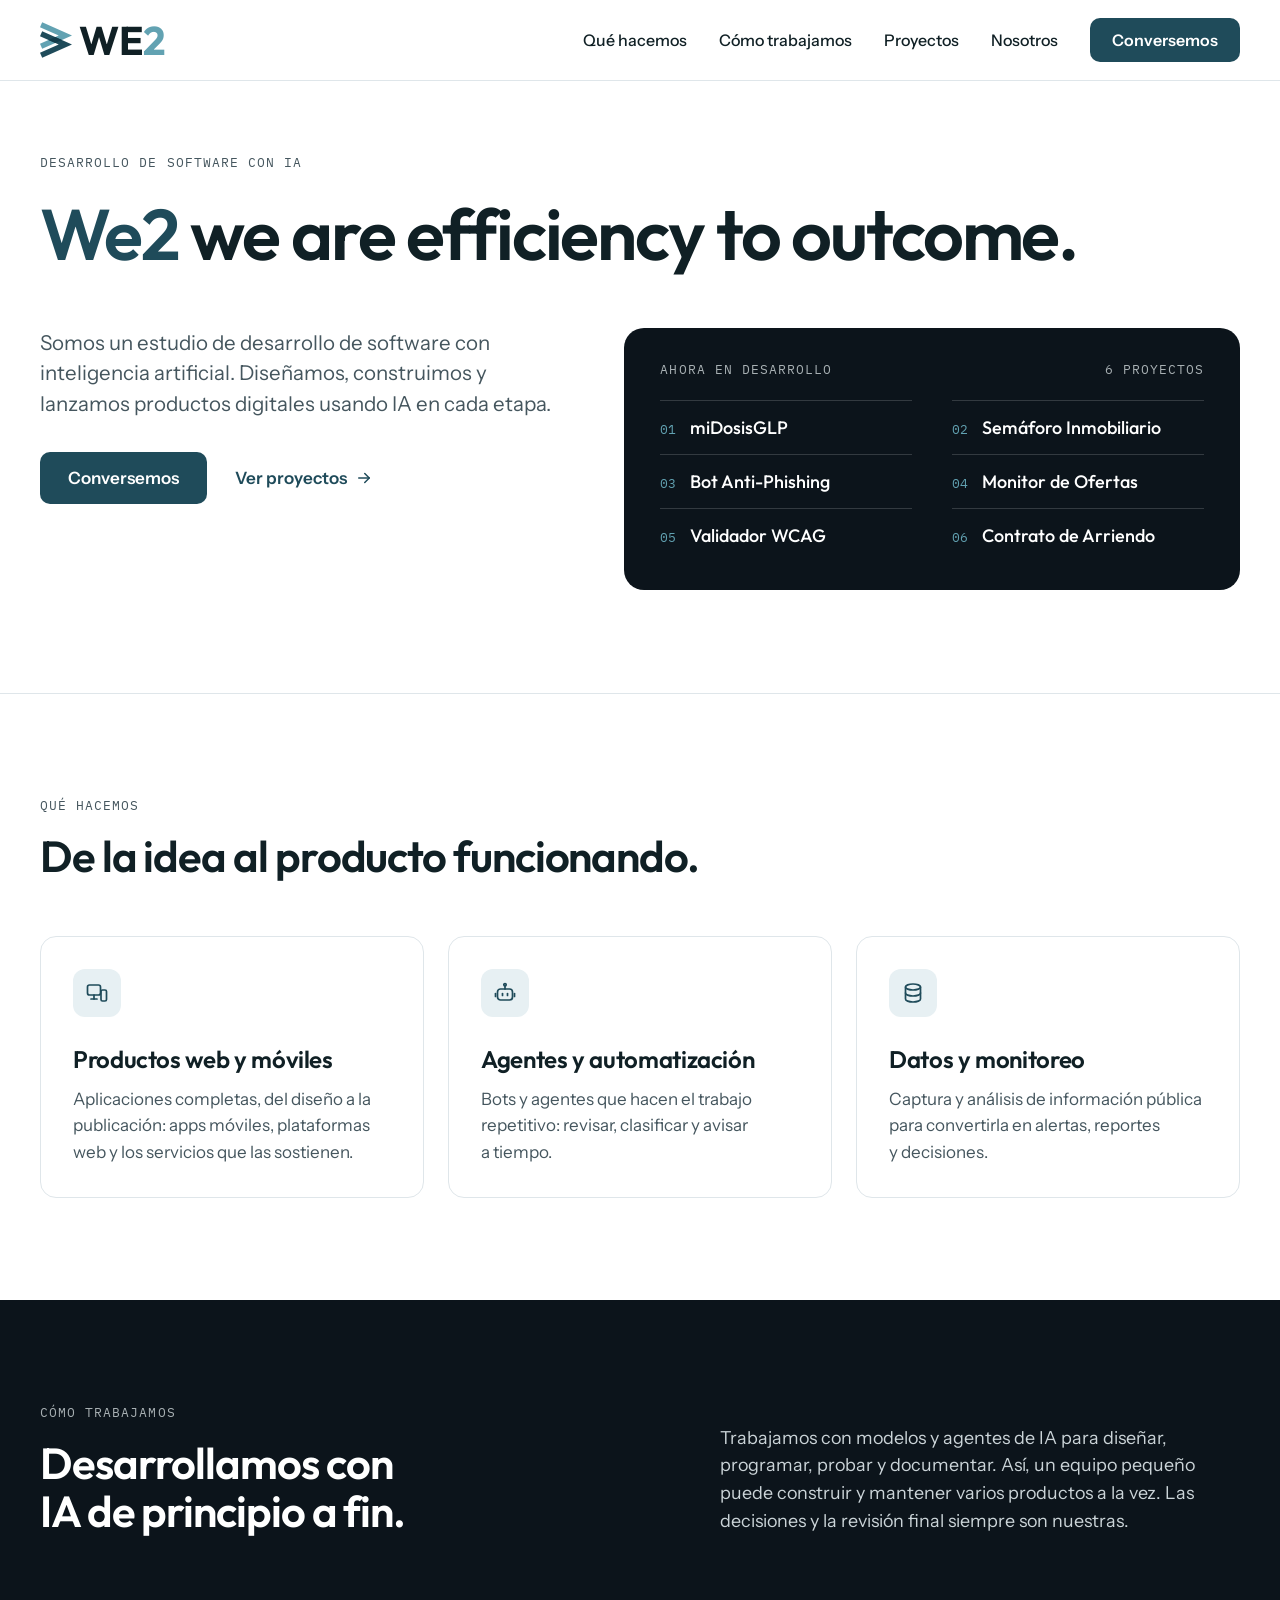
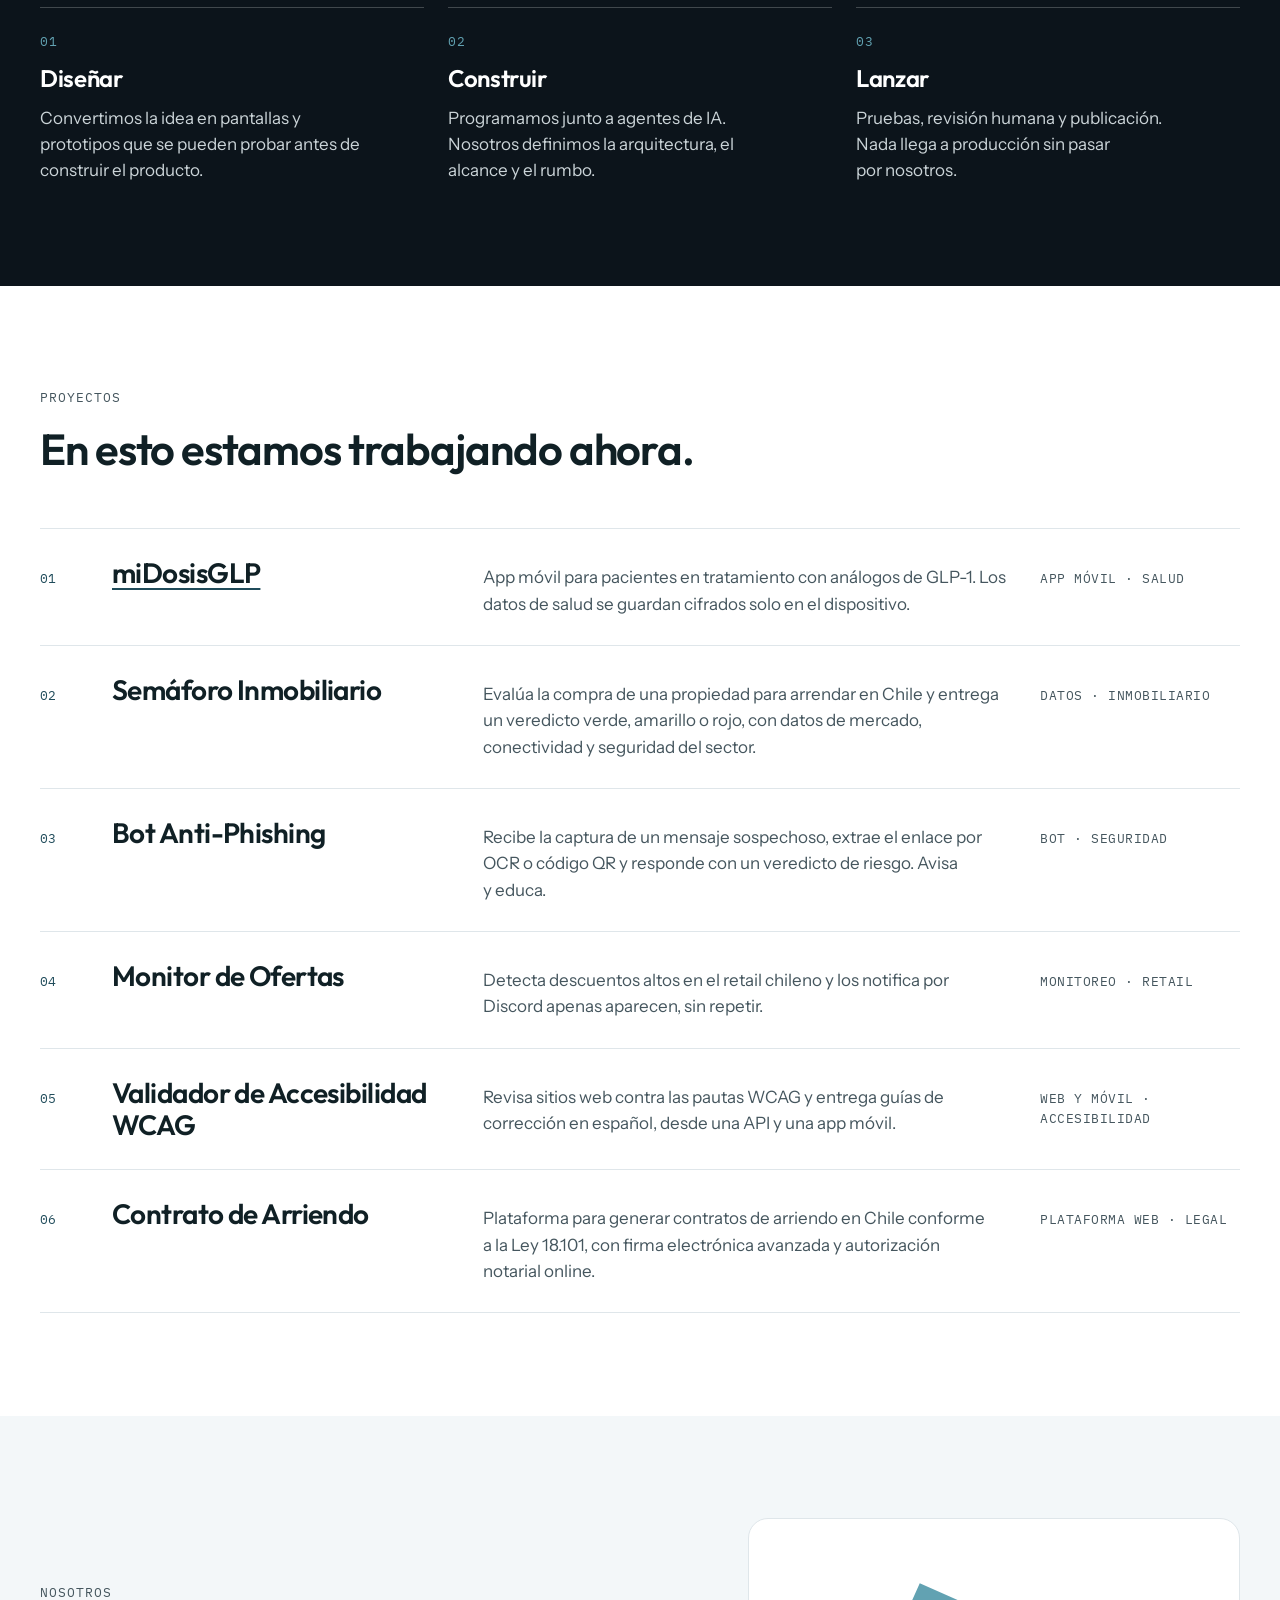
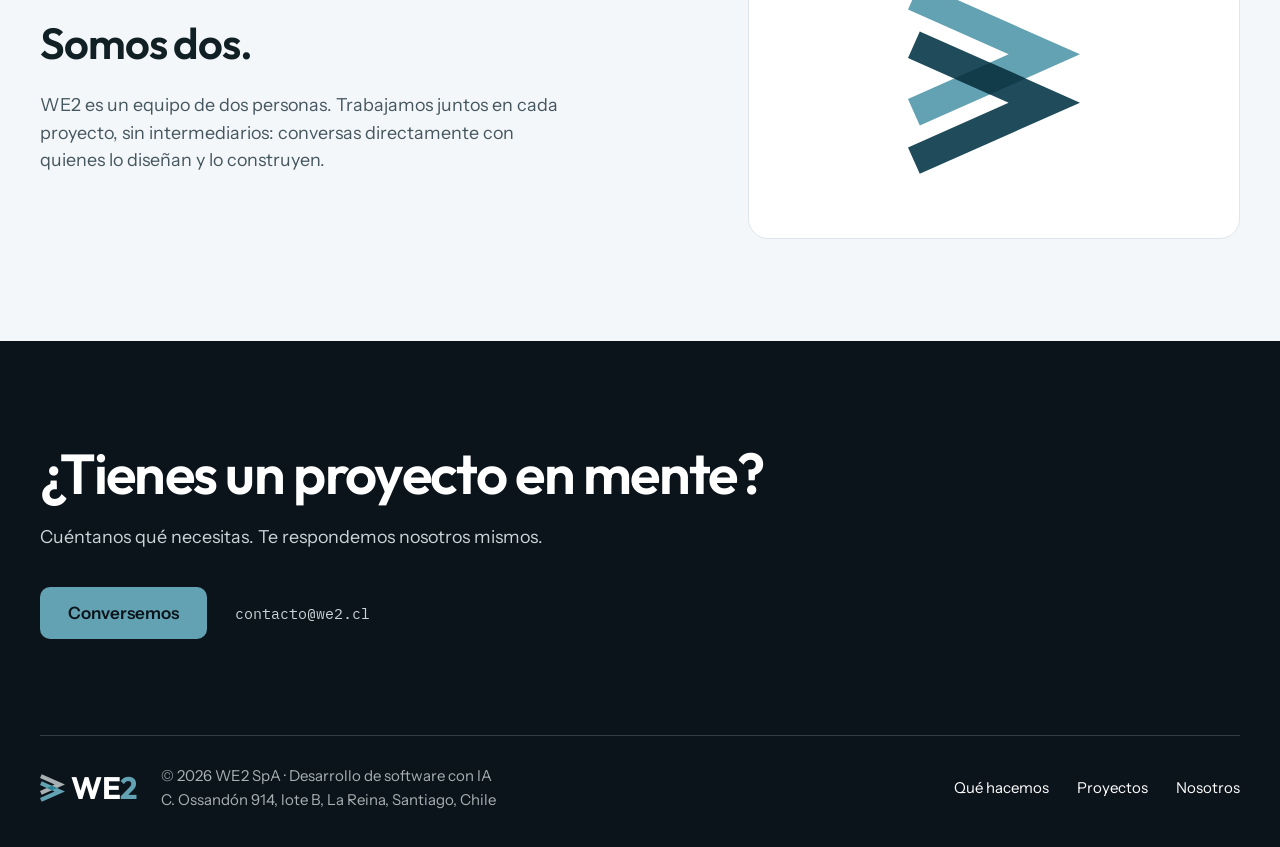
==== commit ec6682e5: "Agrega la razón social y la dirección al pie de página Co-Authored-By: Claude Opus 5.5 <noreply@anth" ====
--- a/index.html
+++ b/index.html
@@ -233,7 +233,7 @@
           <svg class="logo__iso" aria-hidden="true"><use href="#iso-blanco"/></svg>
           <span class="logo__word">WE<span class="logo__two">2</span></span>
         </span>
-        <span class="site-footer__legal">© 2026 WE2 · Desarrollo de software con IA</span>
+        <span class="site-footer__legal">© 2026 WE2 SpA · Desarrollo de software con IA<br>C. Ossandón 914, lote B, La Reina, Santiago, Chile</span>
       </div>
       <nav class="site-footer__nav" aria-label="Pie de página">
         <a href="#servicios">Qué hacemos</a>
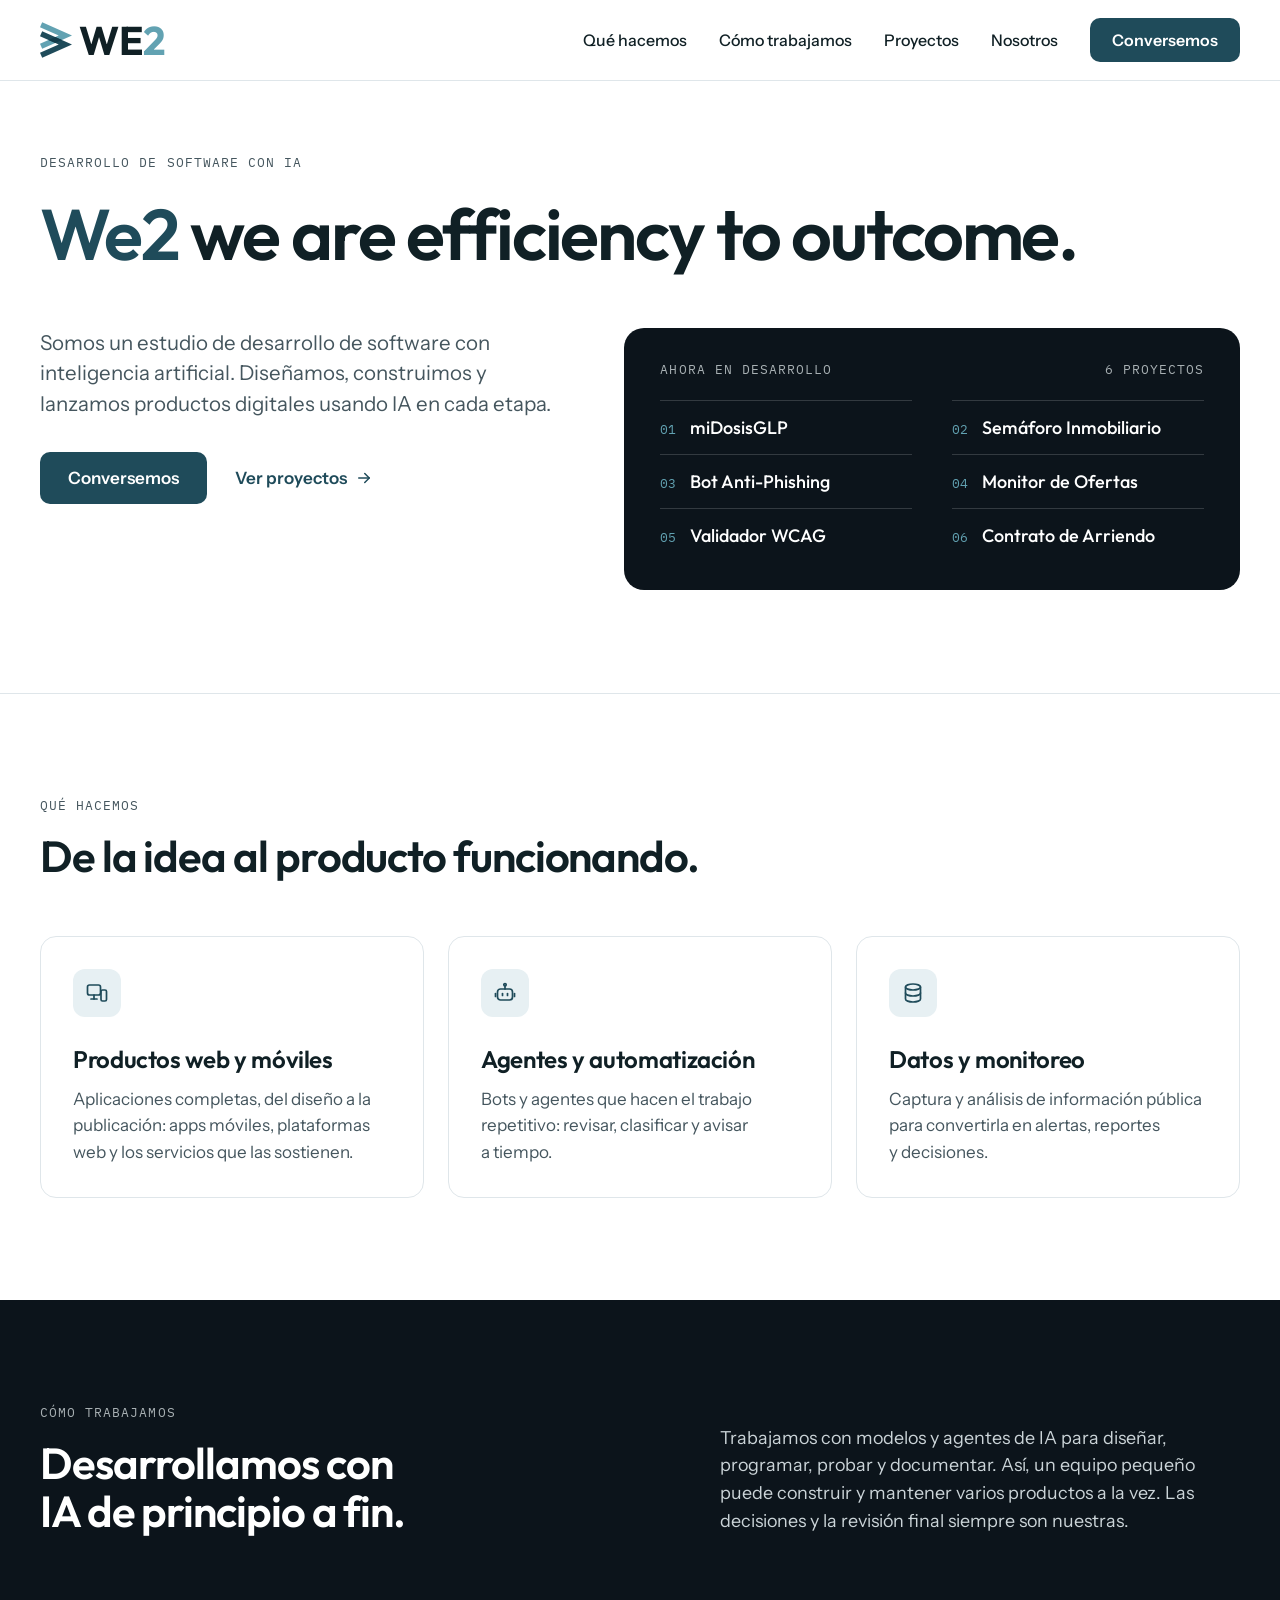
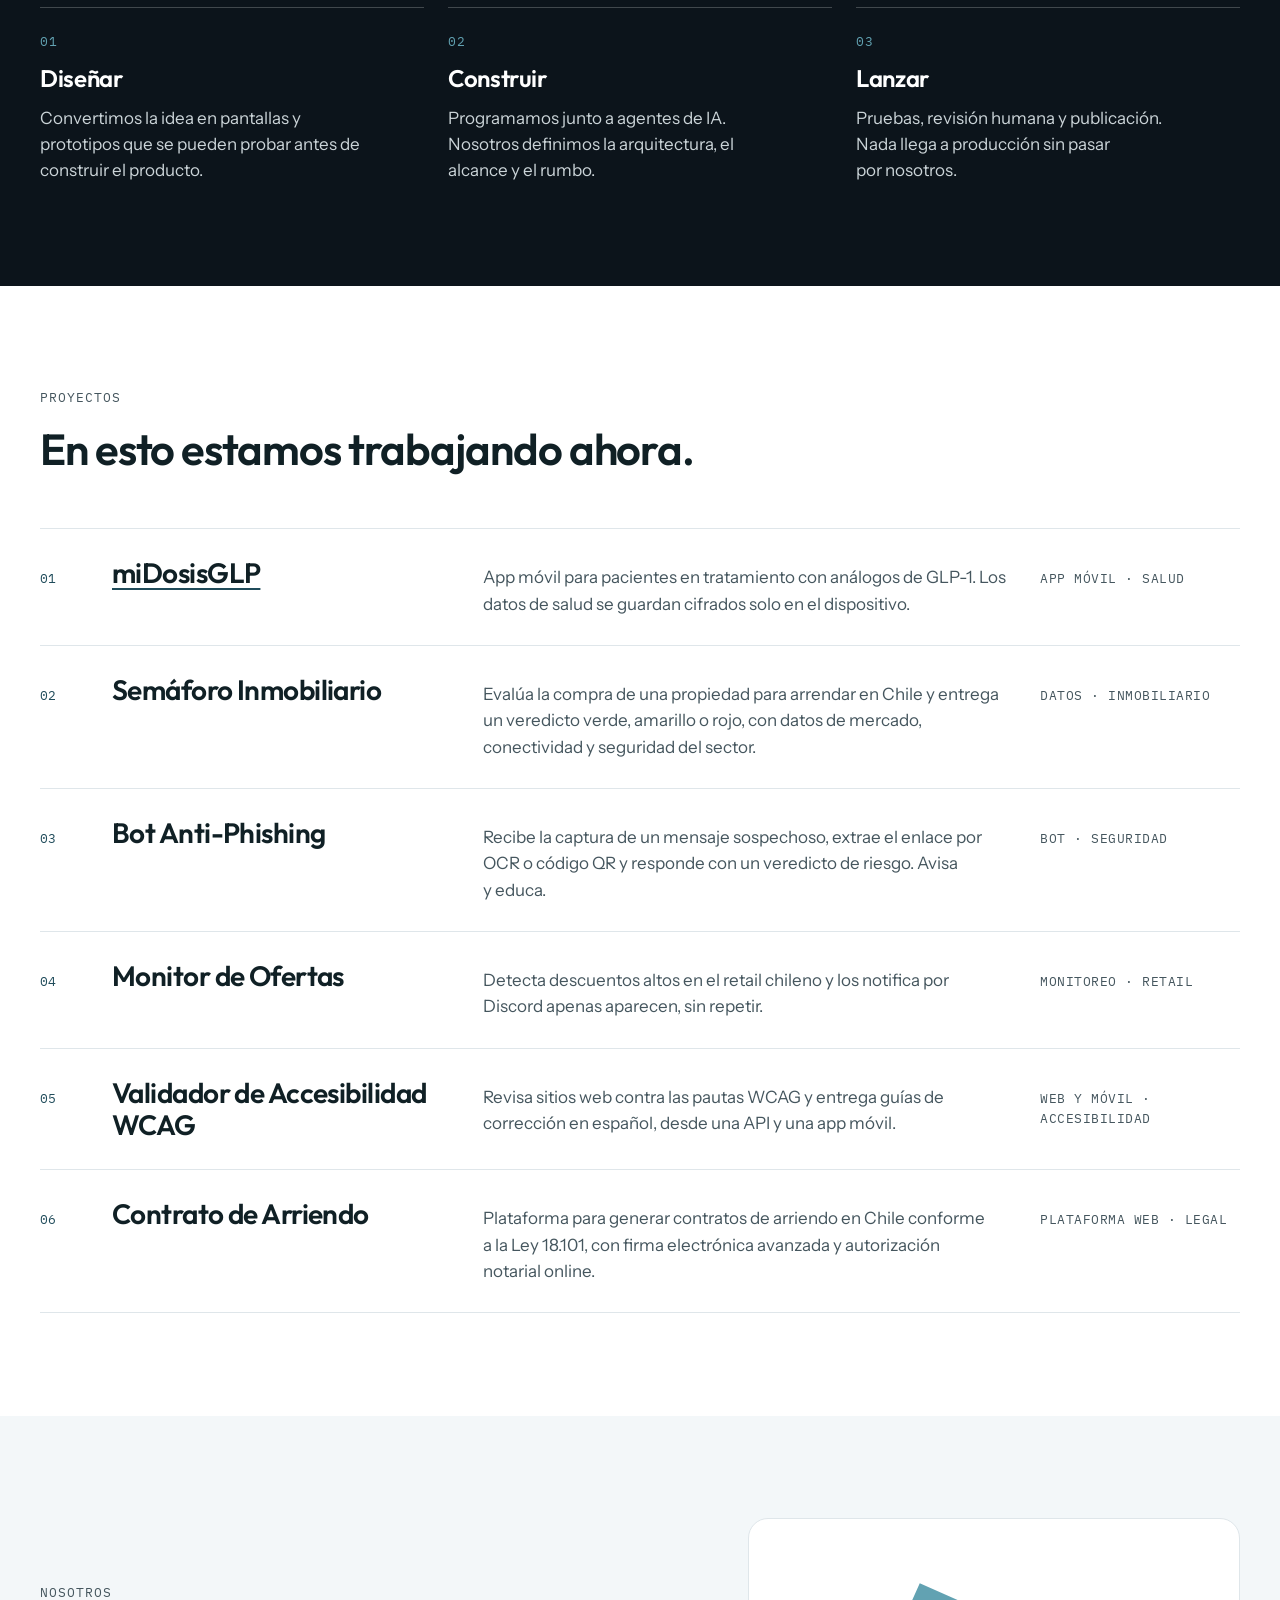
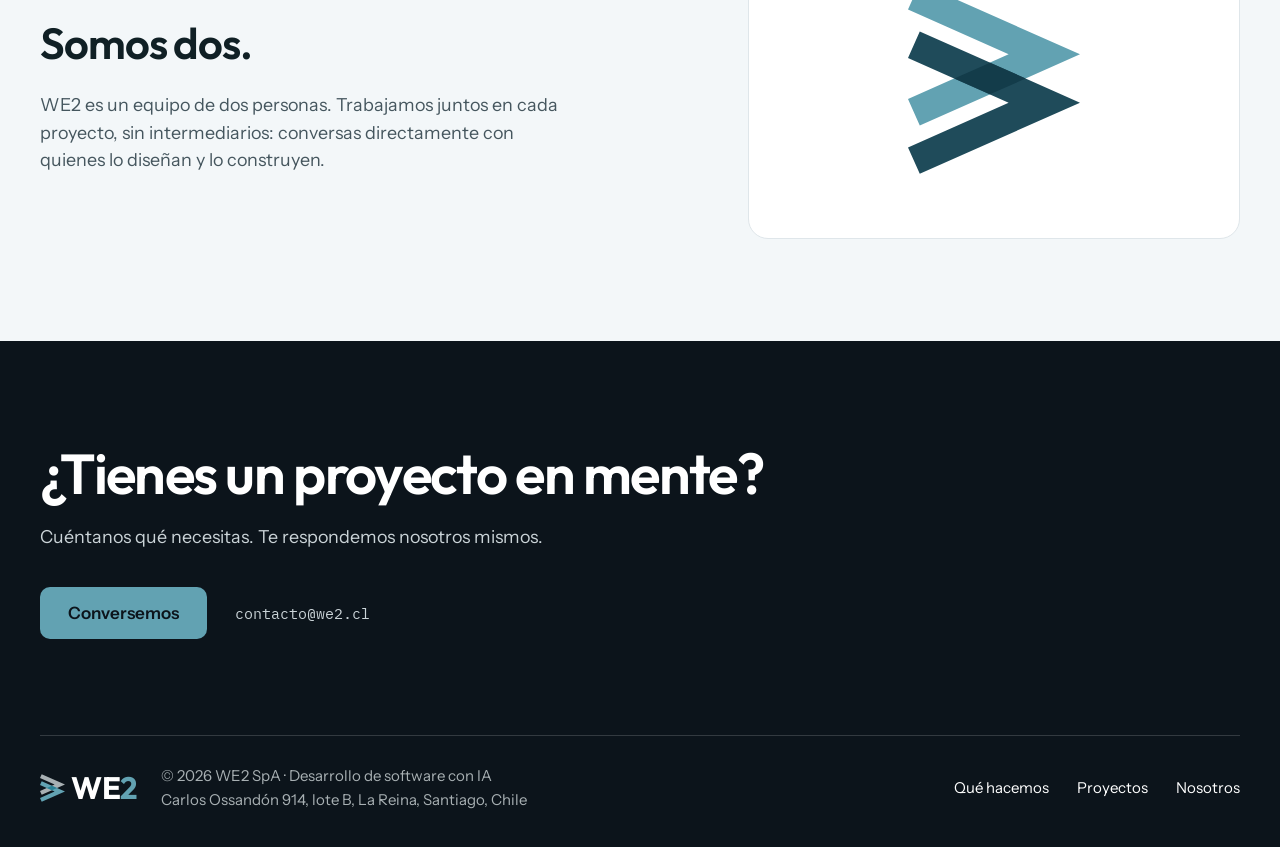
==== commit 647691ab: "Escribe completo el nombre de la calle en el pie de página Co-Authored-By: Claude Opus 5.5 <noreply@" ====
--- a/index.html
+++ b/index.html
@@ -233,7 +233,7 @@
           <svg class="logo__iso" aria-hidden="true"><use href="#iso-blanco"/></svg>
           <span class="logo__word">WE<span class="logo__two">2</span></span>
         </span>
-        <span class="site-footer__legal">© 2026 WE2 SpA · Desarrollo de software con IA<br>C. Ossandón 914, lote B, La Reina, Santiago, Chile</span>
+        <span class="site-footer__legal">© 2026 WE2 SpA · Desarrollo de software con IA<br>Carlos Ossandón 914, lote B, La Reina, Santiago, Chile</span>
       </div>
       <nav class="site-footer__nav" aria-label="Pie de página">
         <a href="#servicios">Qué hacemos</a>
